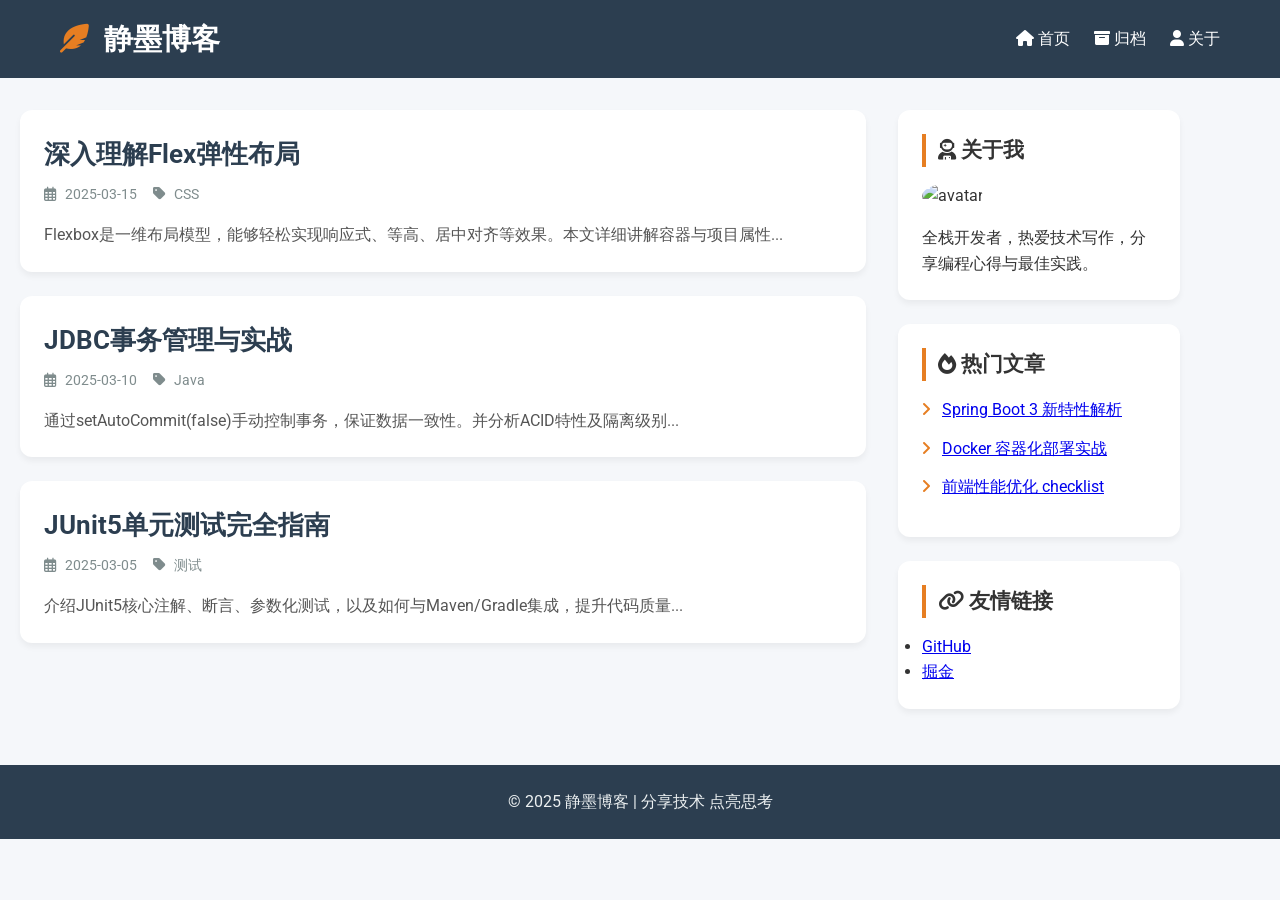
==== 2.html @ 29c24383 "修改" ====
<!DOCTYPE html>
<html lang="zh-CN">
<head>
    <meta charset="UTF-8">
    <meta name="viewport" content="width=device-width, initial-scale=1.0">
    <title>静墨博客 - 首页</title>
    <!-- 第三方字库：Google Fonts 和 Font Awesome -->
    <link href="https://fonts.googleapis.com/css2?family=Roboto:wght@400;500;700&display=swap" rel="stylesheet">
    <link rel="stylesheet" href="https://cdnjs.cloudflare.com/ajax/libs/font-awesome/6.0.0-beta3/css/all.min.css">
    <style>
        * {
            margin: 0;
            padding: 0;
            box-sizing: border-box;
        }
        body {
            font-family: 'Roboto', sans-serif;
            background: #f5f7fa;
            color: #333;
            line-height: 1.6;
        }
        /* 弹性布局容器 */
        .container {
            max-width: 1200px;
            margin: 0 auto;
            padding: 0 20px;
        }
        /* 头部导航 Flex */
        header {
            background: #2c3e50;
            color: white;
            padding: 1rem 0;
            position: sticky;
            top: 0;
            z-index: 100;
        }
        .nav-bar {
            display: flex;
            justify-content: space-between;
            align-items: center;
            flex-wrap: wrap;
        }
        .logo {
            font-size: 1.8rem;
            font-weight: 700;
        }
        .logo i {
            color: #e67e22;
            margin-right: 8px;
        }
        .nav-links {
            display: flex;
            gap: 1.5rem;
            list-style: none;
        }
        .nav-links a {
            color: white;
            text-decoration: none;
            font-weight: 500;
            transition: color 0.3s;
        }
        .nav-links a:hover {
            color: #e67e22;
        }
        /* 主区域 Flex 两栏布局 */
        .main-content {
            display: flex;
            gap: 2rem;
            margin: 2rem 0;
        }
        /* 博客文章列表 */
        .posts {
            flex: 3;
        }
        .post-card {
            background: white;
            border-radius: 12px;
            padding: 1.5rem;
            margin-bottom: 1.5rem;
            box-shadow: 0 4px 6px rgba(0,0,0,0.05);
            transition: transform 0.2s;
        }
        .post-card:hover {
            transform: translateY(-5px);
        }
        .post-title {
            font-size: 1.6rem;
            margin-bottom: 0.5rem;
            color: #2c3e50;
        }
        .post-title a {
            text-decoration: none;
            color: inherit;
        }
        .post-meta {
            color: #7f8c8d;
            font-size: 0.9rem;
            margin-bottom: 1rem;
            display: flex;
            gap: 1rem;
        }
        .post-meta i {
            margin-right: 5px;
        }
        .post-summary {
            color: #555;
        }
        /* 侧边栏 */
        .sidebar {
            flex: 1;
        }
        .widget {
            background: white;
            border-radius: 12px;
            padding: 1.5rem;
            margin-bottom: 1.5rem;
            box-shadow: 0 4px 6px rgba(0,0,0,0.05);
        }
        .widget h3 {
            border-left: 4px solid #e67e22;
            padding-left: 12px;
            margin-bottom: 1rem;
            font-size: 1.3rem;
        }
        .avatar {
            width: 80px;
            border-radius: 50%;
            margin-bottom: 1rem;
        }
        .hot-list {
            list-style: none;
        }
        .hot-list li {
            margin-bottom: 0.8rem;
        }
        .hot-list i {
            color: #e67e22;
            margin-right: 8px;
        }
        footer {
            background: #2c3e50;
            color: #ecf0f1;
            text-align: center;
            padding: 1.5rem;
            margin-top: 2rem;
        }
        @media (max-width: 768px) {
            .main-content {
                flex-direction: column;
            }
            .nav-bar {
                flex-direction: column;
                gap: 1rem;
            }
        }
    </style>
</head>
<body>
<header>
    <div class="container nav-bar">
        <div class="logo">
            <i class="fas fa-feather-alt"></i> 静墨博客
        </div>
        <ul class="nav-links">
            <li><a href="#"><i class="fas fa-home"></i> 首页</a></li>
            <li><a href="#"><i class="fas fa-archive"></i> 归档</a></li>
            <li><a href="#"><i class="fas fa-user"></i> 关于</a></li>
        </ul>
    </div>
</header>

<div class="container main-content">
    <!-- 左侧文章列表 -->
    <div class="posts">
        <div class="post-card">
            <h2 class="post-title"><a href="#">深入理解Flex弹性布局</a></h2>
            <div class="post-meta">
                <span><i class="far fa-calendar-alt"></i> 2025-03-15</span>
                <span><i class="fas fa-tag"></i> CSS</span>
            </div>
            <p class="post-summary">Flexbox是一维布局模型，能够轻松实现响应式、等高、居中对齐等效果。本文详细讲解容器与项目属性...</p>
        </div>
        <div class="post-card">
            <h2 class="post-title"><a href="#">JDBC事务管理与实战</a></h2>
            <div class="post-meta">
                <span><i class="far fa-calendar-alt"></i> 2025-03-10</span>
                <span><i class="fas fa-tag"></i> Java</span>
            </div>
            <p class="post-summary">通过setAutoCommit(false)手动控制事务，保证数据一致性。并分析ACID特性及隔离级别...</p>
        </div>
        <div class="post-card">
            <h2 class="post-title"><a href="#">JUnit5单元测试完全指南</a></h2>
            <div class="post-meta">
                <span><i class="far fa-calendar-alt"></i> 2025-03-05</span>
                <span><i class="fas fa-tag"></i> 测试</span>
            </div>
            <p class="post-summary">介绍JUnit5核心注解、断言、参数化测试，以及如何与Maven/Gradle集成，提升代码质量...</p>
        </div>
    </div>

    <!-- 右侧侧边栏 -->
    <div class="sidebar">
        <div class="widget">
            <h3><i class="fas fa-user-astronaut"></i> 关于我</h3>
            <img src="https://randomuser.me/api/portraits/men/32.jpg" alt="avatar" class="avatar">
            <p>全栈开发者，热爱技术写作，分享编程心得与最佳实践。</p>
        </div>
        <div class="widget">
            <h3><i class="fas fa-fire"></i> 热门文章</h3>
            <ul class="hot-list">
                <li><i class="fas fa-angle-right"></i> <a href="#">Spring Boot 3 新特性解析</a></li>
                <li><i class="fas fa-angle-right"></i> <a href="#">Docker 容器化部署实战</a></li>
                <li><i class="fas fa-angle-right"></i> <a href="#">前端性能优化 checklist</a></li>
            </ul>
        </div>
        <div class="widget">
            <h3><i class="fas fa-link"></i> 友情链接</h3>
            <ul>
                <li><a href="#">GitHub</a></li>
                <li><a href="#">掘金</a></li>
            </ul>
        </div>
    </div>
</div>

<footer>
    <p>&copy; 2025 静墨博客 | 分享技术 点亮思考</p>
</footer>

<script>
    // 简单的JS交互：控制台输出欢迎信息
    console.log("欢迎来到静墨博客主页 - 使用Flex + Google Fonts + Font Awesome");
    // 可添加点击卡片提示等
    const cards = document.querySelectorAll('.post-card');
    cards.forEach(card => {
        card.addEventListener('click', () => {
            console.log('你点击了文章卡片');
        });
    });
</script>
</body>
</html>
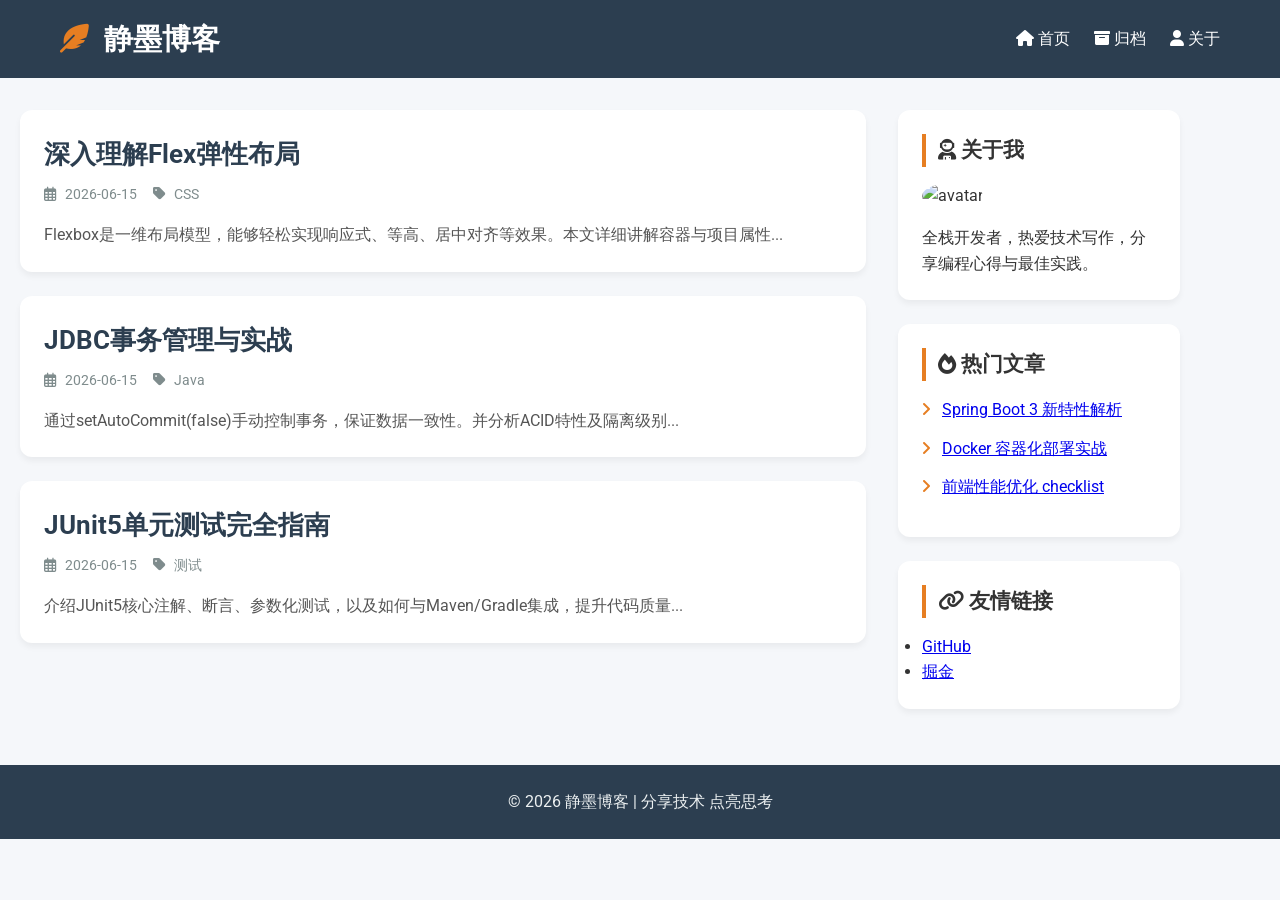
==== commit 1fffc6e0: "添加支付" ====
--- a/2.html
+++ b/2.html
@@ -175,7 +175,7 @@
         <div class="post-card">
             <h2 class="post-title"><a href="#">深入理解Flex弹性布局</a></h2>
             <div class="post-meta">
-                <span><i class="far fa-calendar-alt"></i> 2025-03-15</span>
+                <span><i class="far fa-calendar-alt"></i> 2026-06-15</span>
                 <span><i class="fas fa-tag"></i> CSS</span>
             </div>
             <p class="post-summary">Flexbox是一维布局模型，能够轻松实现响应式、等高、居中对齐等效果。本文详细讲解容器与项目属性...</p>
@@ -183,7 +183,7 @@
         <div class="post-card">
             <h2 class="post-title"><a href="#">JDBC事务管理与实战</a></h2>
             <div class="post-meta">
-                <span><i class="far fa-calendar-alt"></i> 2025-03-10</span>
+                <span><i class="far fa-calendar-alt"></i> 2026-06-15</span>
                 <span><i class="fas fa-tag"></i> Java</span>
             </div>
             <p class="post-summary">通过setAutoCommit(false)手动控制事务，保证数据一致性。并分析ACID特性及隔离级别...</p>
@@ -191,7 +191,7 @@
         <div class="post-card">
             <h2 class="post-title"><a href="#">JUnit5单元测试完全指南</a></h2>
             <div class="post-meta">
-                <span><i class="far fa-calendar-alt"></i> 2025-03-05</span>
+                <span><i class="far fa-calendar-alt"></i> 2026-06-15</span>
                 <span><i class="fas fa-tag"></i> 测试</span>
             </div>
             <p class="post-summary">介绍JUnit5核心注解、断言、参数化测试，以及如何与Maven/Gradle集成，提升代码质量...</p>
@@ -224,7 +224,7 @@
 </div>
 
 <footer>
-    <p>&copy; 2025 静墨博客 | 分享技术 点亮思考</p>
+    <p>&copy; 2026 静墨博客 | 分享技术 点亮思考</p>
 </footer>
 
 <script>
